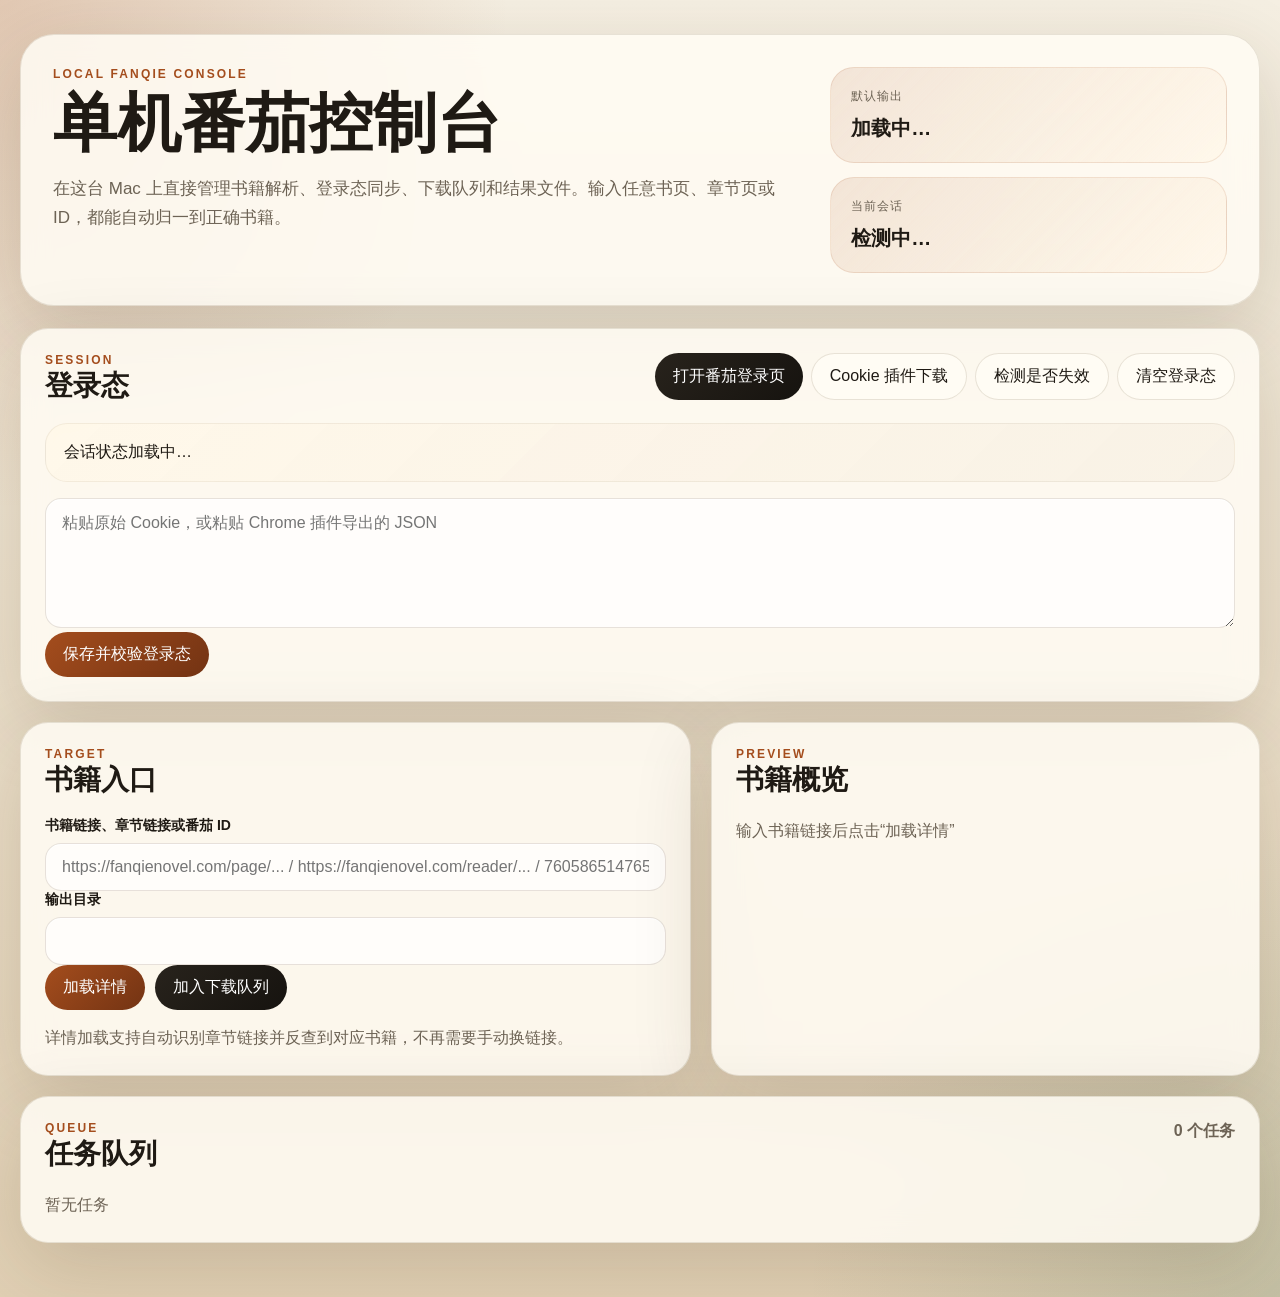
==== static/index.html @ 9fc75b2d "Initial local fanqie console" ====
<!doctype html>
<html lang="zh-CN">
  <head>
    <meta charset="utf-8">
    <meta name="viewport" content="width=device-width, initial-scale=1">
    <title>本地番茄控制台</title>
    <link rel="icon" href="data:image/svg+xml,%3Csvg xmlns='http://www.w3.org/2000/svg' viewBox='0 0 64 64'%3E%3Crect width='64' height='64' rx='18' fill='%23a44d1d'/%3E%3Cpath d='M18 18h28v8H36v24h-8V26H18z' fill='%23fff3e3'/%3E%3C/svg%3E">
    <link rel="stylesheet" href="/static/style.css">
  </head>
  <body>
    <main class="page-shell">
      <div id="noticeBar" class="notice-bar hidden" role="status" aria-live="polite"></div>
      <section class="hero-panel">
        <div class="hero-copy">
          <div class="hero-kicker">Local Fanqie Console</div>
          <h1>单机番茄控制台</h1>
          <p class="hero-lead">在这台 Mac 上直接管理书籍解析、登录态同步、下载队列和结果文件。输入任意书页、章节页或 ID，都能自动归一到正确书籍。</p>
        </div>
        <div class="hero-aside">
          <div class="hero-chip">
            <span class="hero-chip-label">默认输出</span>
            <span class="hero-chip-value" id="heroOutputDir">加载中…</span>
          </div>
          <div class="hero-chip">
            <span class="hero-chip-label">当前会话</span>
            <span class="hero-chip-value" id="heroSessionState">检测中…</span>
          </div>
        </div>
      </section>

      <section class="dashboard-grid">
        <article class="panel session-panel">
          <div class="panel-header">
            <div>
              <div class="panel-eyebrow">Session</div>
              <h2>登录态</h2>
            </div>
            <div class="button-row compact">
              <button id="openLoginButton" class="secondary">打开番茄登录页</button>
              <a id="downloadExtensionLink" class="button-link ghost" href="/api/extension-download">Cookie 插件下载</a>
              <button id="refreshSessionButton" class="ghost">检测是否失效</button>
              <button id="clearCookieButton" class="ghost">清空登录态</button>
            </div>
          </div>
          <div id="sessionSummary" class="session-summary">会话状态加载中…</div>
          <div class="session-inputs">
            <textarea id="cookieInput" rows="5" placeholder="粘贴原始 Cookie，或粘贴 Chrome 插件导出的 JSON"></textarea>
            <div class="button-row">
              <button id="saveCookieButton">保存并校验登录态</button>
            </div>
          </div>
        </article>

        <article class="panel ingest-panel">
          <div class="panel-header">
            <div>
              <div class="panel-eyebrow">Target</div>
              <h2>书籍入口</h2>
            </div>
          </div>
          <label for="targetInput">书籍链接、章节链接或番茄 ID</label>
          <input id="targetInput" type="text" placeholder="https://fanqienovel.com/page/... / https://fanqienovel.com/reader/... / 7605865147659193369">
          <label for="outputDirInput">输出目录</label>
          <input id="outputDirInput" type="text">
          <div class="button-row">
            <button id="previewButton">加载详情</button>
            <button id="downloadButton" class="secondary">加入下载队列</button>
          </div>
          <p class="footnote">详情加载支持自动识别章节链接并反查到对应书籍，不再需要手动换链接。</p>
        </article>

        <article class="panel detail-panel">
          <div class="panel-header">
            <div>
              <div class="panel-eyebrow">Preview</div>
              <h2>书籍概览</h2>
            </div>
          </div>
          <div id="detailPanel" class="detail-empty">输入书籍链接后点击“加载详情”</div>
        </article>

        <article class="panel queue-panel">
          <div class="panel-header">
            <div>
              <div class="panel-eyebrow">Queue</div>
              <h2>任务队列</h2>
            </div>
            <div id="queueSummary" class="queue-summary">0 个任务</div>
          </div>
          <div id="jobsPanel" class="jobs-empty">暂无任务</div>
        </article>
      </section>
    </main>
    <script src="/static/app.js"></script>
  </body>
  </html>
---- static/style.css ----
:root {
  --bg: #efe7d7;
  --bg-deep: #dfcfb4;
  --panel: rgba(255, 252, 244, 0.86);
  --panel-strong: rgba(250, 244, 232, 0.96);
  --ink: #1f1a14;
  --muted: #6d6355;
  --line: rgba(96, 71, 40, 0.14);
  --accent: #a44d1d;
  --accent-deep: #733313;
  --forest: #2f6b4e;
  --amber: #9a6414;
  --danger: #9b3b2f;
  --shadow: 0 24px 80px rgba(59, 37, 15, 0.16);
  --radius-xl: 28px;
  --radius-lg: 22px;
  --radius-md: 16px;
}

* {
  box-sizing: border-box;
}

html,
body {
  margin: 0;
  min-height: 100%;
}

body {
  color: var(--ink);
  font-family: "PingFang SC", "Hiragino Sans GB", "Microsoft YaHei", sans-serif;
  background:
    radial-gradient(circle at top left, rgba(164, 77, 29, 0.24), transparent 28%),
    radial-gradient(circle at bottom right, rgba(47, 107, 78, 0.16), transparent 26%),
    linear-gradient(180deg, #f5efe2 0%, #ebdfca 52%, #e1d0b4 100%);
}

.page-shell {
  max-width: 1320px;
  margin: 0 auto;
  padding: 34px 20px 54px;
}

.notice-bar {
  margin-bottom: 18px;
  padding: 14px 18px;
  border-radius: 18px;
  border: 1px solid rgba(104, 78, 46, 0.12);
  background: rgba(255, 252, 244, 0.92);
  box-shadow: 0 14px 40px rgba(59, 37, 15, 0.12);
  font-weight: 700;
}

.notice-bar.hidden {
  display: none;
}

.notice-bar.success {
  color: var(--forest);
  background: rgba(238, 247, 241, 0.96);
}

.notice-bar.error {
  color: var(--danger);
  background: rgba(252, 237, 233, 0.96);
}

.notice-bar.info {
  color: var(--accent-deep);
  background: rgba(252, 245, 235, 0.96);
}

.hero-panel,
.panel {
  background: var(--panel);
  border: 1px solid var(--line);
  box-shadow: var(--shadow);
  backdrop-filter: blur(14px);
}

.hero-panel {
  display: grid;
  grid-template-columns: 1.7fr 0.9fr;
  gap: 28px;
  padding: 32px;
  border-radius: 34px;
  margin-bottom: 22px;
}

.hero-kicker,
.panel-eyebrow {
  color: var(--accent);
  font-size: 12px;
  font-weight: 700;
  letter-spacing: 0.18em;
  text-transform: uppercase;
}

h1,
h2 {
  margin: 0;
  font-family: "Songti SC", "STSong", serif;
}

h1 {
  margin-top: 12px;
  font-size: clamp(36px, 6vw, 64px);
  line-height: 0.98;
}

h2 {
  font-size: 28px;
}

.hero-lead {
  max-width: 760px;
  margin: 18px 0 0;
  color: var(--muted);
  font-size: 17px;
  line-height: 1.75;
}

.hero-aside {
  display: grid;
  gap: 14px;
  align-content: start;
}

.hero-chip {
  border-radius: 24px;
  padding: 20px;
  background: linear-gradient(135deg, rgba(164, 77, 29, 0.12), rgba(255, 247, 232, 0.72));
  border: 1px solid rgba(164, 77, 29, 0.12);
}

.hero-chip-label {
  display: block;
  color: var(--muted);
  font-size: 12px;
  letter-spacing: 0.08em;
  text-transform: uppercase;
}

.hero-chip-value {
  display: block;
  margin-top: 10px;
  font-size: 20px;
  font-weight: 700;
}

.hero-chip-value.good {
  color: var(--forest);
}

.hero-chip-value.warn {
  color: var(--amber);
}

.hero-chip-value.bad {
  color: var(--danger);
}

.dashboard-grid {
  display: grid;
  grid-template-columns: 1.1fr 0.9fr;
  gap: 20px;
}

.panel {
  border-radius: var(--radius-xl);
  padding: 24px;
}

.session-panel,
.queue-panel {
  grid-column: span 2;
}

.panel-header {
  display: flex;
  justify-content: space-between;
  align-items: flex-start;
  gap: 18px;
  margin-bottom: 18px;
}

.button-row {
  display: flex;
  flex-wrap: wrap;
  gap: 10px;
}

.button-row.compact {
  gap: 8px;
}

button,
.button-link,
input,
textarea {
  font: inherit;
}

button,
.button-link {
  display: inline-flex;
  align-items: center;
  justify-content: center;
  border: 0;
  border-radius: 999px;
  padding: 12px 18px;
  cursor: pointer;
  text-decoration: none;
  transition: transform 140ms ease, box-shadow 140ms ease, opacity 140ms ease;
}

button:hover,
.button-link:hover {
  transform: translateY(-1px);
}

button,
.button-link.secondary {
  background: linear-gradient(135deg, var(--accent), var(--accent-deep));
  color: #fff;
}

button.secondary {
  background: linear-gradient(135deg, #28231c, #16130f);
  color: #fff;
}

button.ghost,
.button-link.ghost {
  background: rgba(255, 252, 244, 0.92);
  color: var(--ink);
  border: 1px solid var(--line);
}

button.small {
  padding: 9px 14px;
  font-size: 13px;
}

button.danger {
  color: var(--danger);
}

label {
  display: block;
  margin-bottom: 8px;
  font-size: 14px;
  font-weight: 700;
}

input,
textarea {
  width: 100%;
  border: 1px solid rgba(104, 78, 46, 0.16);
  background: rgba(255, 255, 255, 0.76);
  border-radius: var(--radius-md);
  padding: 14px 16px;
  color: var(--ink);
  box-shadow: inset 0 1px 0 rgba(255, 255, 255, 0.8);
}

input:focus,
textarea:focus {
  outline: 2px solid rgba(164, 77, 29, 0.16);
  border-color: rgba(164, 77, 29, 0.4);
}

textarea {
  min-height: 130px;
  resize: vertical;
}

.footnote {
  margin: 14px 0 0;
  color: var(--muted);
  line-height: 1.7;
}

.session-summary {
  border-radius: var(--radius-lg);
  padding: 18px;
  background: linear-gradient(135deg, rgba(255, 247, 232, 0.88), rgba(248, 241, 229, 0.92));
  border: 1px solid rgba(104, 78, 46, 0.08);
}

.session-summary.good {
  background: linear-gradient(135deg, rgba(231, 244, 236, 0.94), rgba(250, 252, 248, 0.96));
}

.session-summary.warn {
  background: linear-gradient(135deg, rgba(248, 236, 211, 0.96), rgba(255, 250, 242, 0.96));
}

.session-summary.bad {
  background: linear-gradient(135deg, rgba(250, 230, 226, 0.96), rgba(255, 249, 247, 0.96));
}

.session-topline {
  display: flex;
  justify-content: space-between;
  gap: 16px;
  margin-bottom: 16px;
}

.session-state {
  font-size: 24px;
  font-weight: 800;
}

.session-note {
  margin-top: 8px;
  color: var(--muted);
}

.session-user {
  font-size: 18px;
  font-weight: 700;
}

.session-grid {
  display: grid;
  grid-template-columns: repeat(2, minmax(0, 1fr));
  gap: 12px;
}

.session-cell {
  border-radius: 18px;
  padding: 14px;
  background: rgba(255, 255, 255, 0.68);
}

.session-cell.session-wide {
  grid-column: span 2;
}

.session-label {
  display: block;
  color: var(--muted);
  font-size: 12px;
  text-transform: uppercase;
  letter-spacing: 0.08em;
}

.session-value {
  display: block;
  margin-top: 8px;
  font-weight: 700;
}

.session-value.break {
  word-break: break-all;
}

.session-inputs {
  margin-top: 16px;
}

.detail-empty,
.detail-loading,
.jobs-empty {
  color: var(--muted);
  line-height: 1.7;
}

.detail-card {
  display: grid;
  gap: 16px;
}

.detail-header {
  display: flex;
  justify-content: space-between;
  gap: 18px;
}

.detail-title {
  font-size: 28px;
  font-weight: 800;
}

.detail-meta,
.detail-abstract,
.job-meta,
.job-message,
.job-path {
  color: var(--muted);
}

.detail-cover {
  width: 88px;
  height: 118px;
  object-fit: cover;
  border-radius: 18px;
  box-shadow: 0 12px 30px rgba(39, 25, 14, 0.18);
}

.detail-subtitle {
  font-weight: 800;
}

.chapter-list {
  margin: 0;
  padding: 0;
  list-style: none;
}

.chapter-row {
  display: flex;
  justify-content: space-between;
  gap: 12px;
  padding: 10px 0;
  border-bottom: 1px dashed rgba(104, 78, 46, 0.12);
}

.chapter-chip {
  border-radius: 999px;
  padding: 4px 10px;
  font-size: 12px;
  font-weight: 700;
  white-space: nowrap;
}

.chapter-chip.open {
  color: var(--forest);
  background: rgba(47, 107, 78, 0.12);
}

.chapter-chip.locked {
  color: var(--amber);
  background: rgba(154, 100, 20, 0.12);
}

.queue-summary {
  color: var(--muted);
  font-weight: 700;
}

.jobs-list {
  display: grid;
  gap: 14px;
}

.job-card {
  border-radius: 22px;
  padding: 18px;
  background: var(--panel-strong);
  border: 1px solid rgba(104, 78, 46, 0.1);
  transition: transform 140ms ease, box-shadow 140ms ease, border-color 140ms ease;
}

.job-card:hover {
  transform: translateY(-1px);
  box-shadow: 0 18px 34px rgba(59, 37, 15, 0.08);
}

.job-card.active {
  border-color: rgba(164, 77, 29, 0.18);
}

.job-card.good {
  border-color: rgba(47, 107, 78, 0.2);
}

.job-card.warn {
  border-color: rgba(154, 100, 20, 0.22);
}

.job-card.bad {
  border-color: rgba(155, 59, 47, 0.24);
}

.job-card-top {
  display: flex;
  justify-content: space-between;
  gap: 16px;
  align-items: flex-start;
}

.job-title-row {
  display: flex;
  align-items: center;
  gap: 10px;
}

.job-title {
  font-size: 19px;
  font-weight: 800;
}

.job-pin {
  border-radius: 999px;
  padding: 5px 9px;
  background: rgba(164, 77, 29, 0.1);
  color: var(--accent-deep);
  font-size: 12px;
  font-weight: 700;
}

.job-progress-label {
  font-size: 18px;
  font-weight: 800;
}

.progress-track {
  margin: 14px 0 10px;
  height: 9px;
  border-radius: 999px;
  overflow: hidden;
  background: rgba(104, 78, 46, 0.08);
}

.progress-fill {
  display: block;
  height: 100%;
  border-radius: inherit;
  background: linear-gradient(90deg, var(--accent), #d98a47);
}

.job-path,
.job-error {
  margin-top: 10px;
  word-break: break-all;
}

.job-error {
  color: var(--danger);
}

.actions {
  margin-top: 14px;
}

@media (max-width: 1080px) {
  .dashboard-grid {
    grid-template-columns: 1fr;
  }

  .session-panel,
  .queue-panel {
    grid-column: span 1;
  }
}

@media (max-width: 820px) {
  .hero-panel,
  .session-topline,
  .detail-header,
  .job-card-top,
  .panel-header {
    grid-template-columns: 1fr;
    flex-direction: column;
  }

  .session-grid {
    grid-template-columns: 1fr;
  }

  .session-cell.session-wide {
    grid-column: span 1;
  }
}
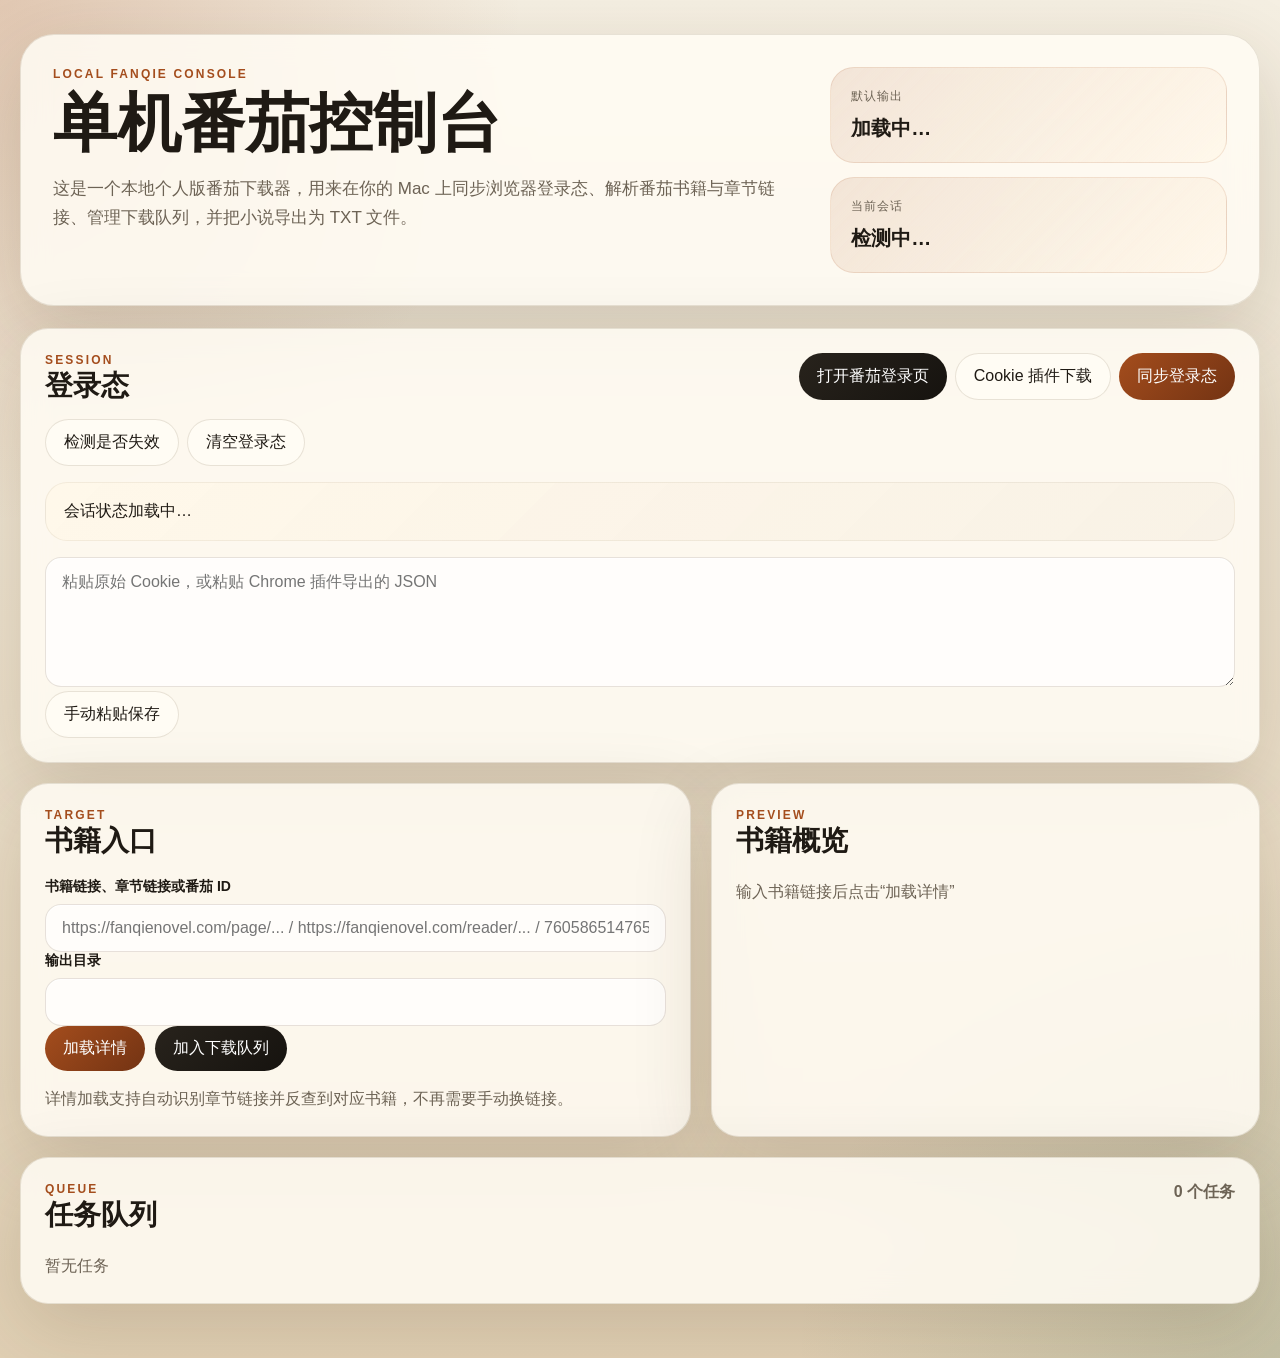
==== commit d148f3b7: "Improve local session sync and file actions" ====
--- a/static/index.html
+++ b/static/index.html
@@ -14,7 +14,7 @@
         <div class="hero-copy">
           <div class="hero-kicker">Local Fanqie Console</div>
           <h1>单机番茄控制台</h1>
-          <p class="hero-lead">在这台 Mac 上直接管理书籍解析、登录态同步、下载队列和结果文件。输入任意书页、章节页或 ID，都能自动归一到正确书籍。</p>
+          <p class="hero-lead">这是一个本地个人版番茄下载器，用来在你的 Mac 上同步浏览器登录态、解析番茄书籍与章节链接、管理下载队列，并把小说导出为 TXT 文件。</p>
         </div>
         <div class="hero-aside">
           <div class="hero-chip">
@@ -38,15 +38,18 @@
             <div class="button-row compact">
               <button id="openLoginButton" class="secondary">打开番茄登录页</button>
               <a id="downloadExtensionLink" class="button-link ghost" href="/api/extension-download">Cookie 插件下载</a>
-              <button id="refreshSessionButton" class="ghost">检测是否失效</button>
-              <button id="clearCookieButton" class="ghost">清空登录态</button>
+              <button id="syncSessionButton">同步登录态</button>
             </div>
+          </div>
+          <div class="button-row compact secondary-actions">
+            <button id="refreshSessionButton" class="ghost">检测是否失效</button>
+            <button id="clearCookieButton" class="ghost">清空登录态</button>
           </div>
           <div id="sessionSummary" class="session-summary">会话状态加载中…</div>
           <div class="session-inputs">
             <textarea id="cookieInput" rows="5" placeholder="粘贴原始 Cookie，或粘贴 Chrome 插件导出的 JSON"></textarea>
             <div class="button-row">
-              <button id="saveCookieButton">保存并校验登录态</button>
+              <button id="saveCookieButton" class="ghost">手动粘贴保存</button>
             </div>
           </div>
         </article>
--- a/static/style.css
+++ b/static/style.css
@@ -195,6 +195,10 @@
   gap: 8px;
 }
 
+.secondary-actions {
+  margin: -4px 0 16px;
+}
+
 button,
 .button-link,
 input,
